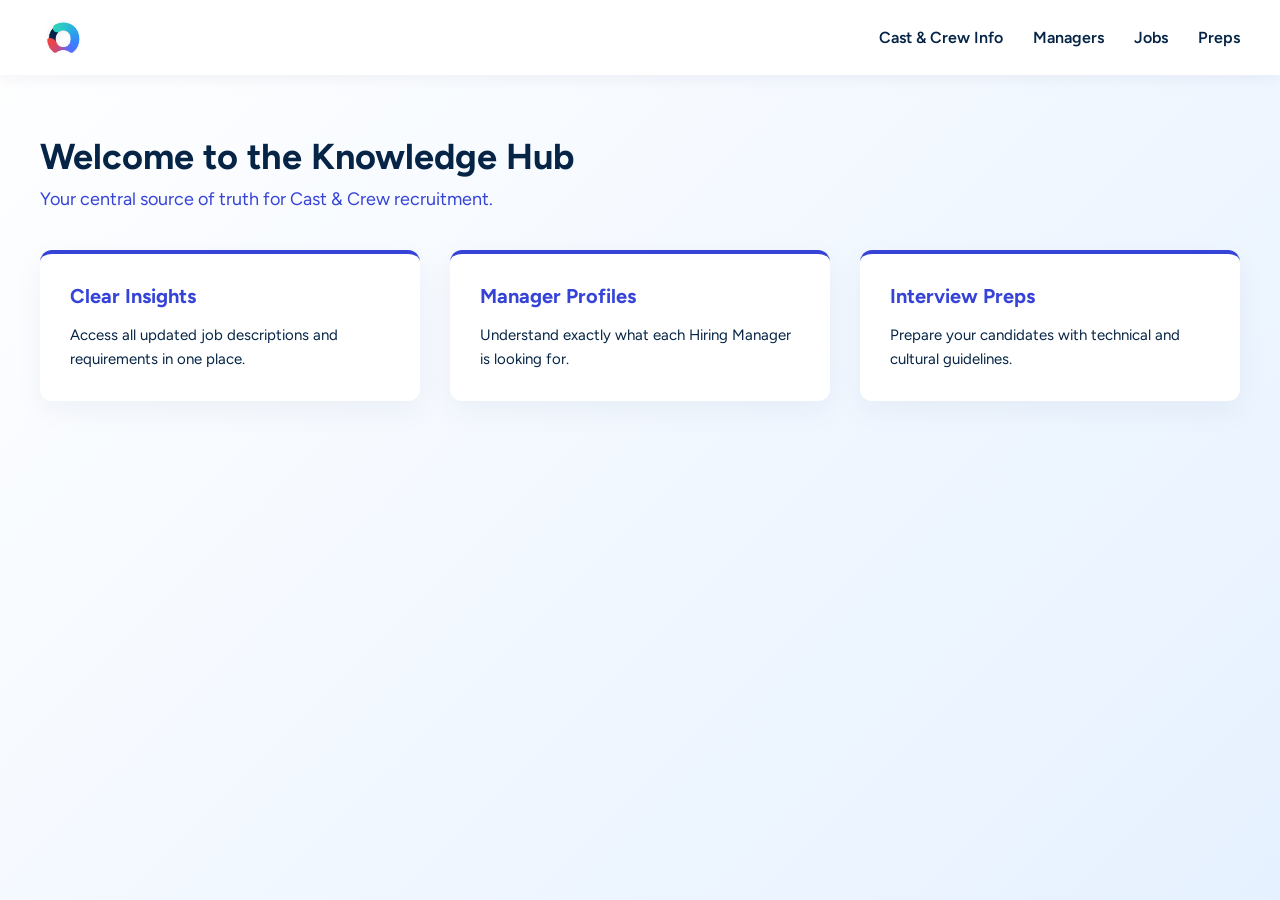
==== index.html @ 4d72db93 "Add files via upload" ====
<!DOCTYPE html>
<html lang="en">
<head>
    <meta charset="UTF-8">
    <meta name="viewport" content="width=device-width, initial-scale=1.0">
    <title>Knowledge Hub | Remoti</title>
    <link href="https://fonts.googleapis.com/css2?family=Figtree:wght@400;600;700&display=swap" rel="stylesheet">
    <link rel="stylesheet" href="styles.css">
</head>
<body>
    <header class="navbar">
        <div class="logo-container">
            <a href="index.html">
                <img src="imagenes/logo.jpg" alt="Remoti Logo" class="logo-img">
            </a>
        </div>
        
        <nav class="nav-links">
            <div class="dropdown">
                <a href="info.html" class="dropbtn">Cast & Crew Info</a>
                <div class="dropdown-content">
                    <a href="info.html#overview">Company Overview</a>
                    <a href="info.html#services">Core Services</a>
                </div>
            </div>
            <div class="dropdown">
                <a href="managers.html" class="dropbtn">Managers</a>
            </div>
            <div class="dropdown">
                <a href="jobs.html" class="dropbtn">Jobs</a>
            </div>
            <div class="dropdown">
                <a href="preps.html" class="dropbtn">Preps</a>
            </div>
        </nav>
    </header>

    <main class="main-content">
        <section class="welcome-section">
            <h2 class="section-title">Welcome to the Knowledge Hub</h2>
            <p class="section-subtitle">Your central source of truth for Cast & Crew recruitment.</p>
            
            <div class="card-container">
                <div class="card">
                    <h3>Clear Insights</h3>
                    <p>Access all updated job descriptions and requirements in one place.</p>
                </div>
                <div class="card">
                    <h3>Manager Profiles</h3>
                    <p>Understand exactly what each Hiring Manager is looking for.</p>
                </div>
                <div class="card">
                    <h3>Interview Preps</h3>
                    <p>Prepare your candidates with technical and cultural guidelines.</p>
                </div>
            </div>
        </section>
    </main>
</body>
</html>
---- styles.css ----
/* VARIABLES DE COLOR */
:root {
    --petrol-blue: #052446;
    --tech-blue: #3543D7;
    --baby-blue: #E6F1FF;
    --white: #ffffff;
}

body {
    font-family: 'Figtree', sans-serif;
    color: var(--petrol-blue);
    background: linear-gradient(135deg, var(--white) 0%, var(--baby-blue) 100%);
    margin: 0;
    padding: 0;
    min-height: 100vh;
}

h1, h2, h3, h4, p, ul {
    margin: 0;
}

/* NAVEGACIÓN */
.navbar {
    background-color: var(--white);
    display: flex;
    justify-content: space-between;
    align-items: center;
    padding: 15px 40px;
    box-shadow: 0 4px 15px rgba(5, 36, 70, 0.05);
    position: sticky;
    top: 0;
    z-index: 1000;
}

.logo-img {
    height: 45px;
    width: auto;
    display: block;
}

.nav-links {
    display: flex;
    gap: 30px;
}

.dropdown {
    position: relative;
    display: inline-block;
}

.dropbtn {
    color: var(--petrol-blue);
    text-decoration: none;
    font-weight: 600;
    font-size: 16px;
    padding: 10px 0;
    display: block;
    transition: color 0.3s ease;
}

.dropbtn:hover {
    color: var(--tech-blue);
}

.dropdown-content {
    display: none;
    position: absolute;
    background-color: var(--white);
    min-width: 200px;
    box-shadow: 0 8px 24px rgba(5, 36, 70, 0.1);
    border-radius: 8px;
    overflow: hidden;
    top: 100%;
    left: 0;
}

.dropdown-content a {
    color: var(--petrol-blue);
    padding: 12px 20px;
    text-decoration: none;
    display: block;
    font-size: 15px;
    transition: background-color 0.3s ease, color 0.3s ease;
}

.dropdown-content a:hover {
    background-color: var(--baby-blue);
    color: var(--tech-blue);
}

.dropdown:hover .dropdown-content {
    display: block;
}

.main-content {
    padding: 60px 40px;
    max-width: 1200px;
    margin: 0 auto;
}

.section-title {
    font-size: 36px;
    font-weight: 700;
    margin-bottom: 10px;
}

.section-subtitle {
    font-size: 18px;
    color: var(--tech-blue);
    margin-bottom: 40px;
}

/* SECCIONES Y TARJETAS */
.text-section {
    background-color: var(--white);
    padding: 40px;
    border-radius: 12px;
    box-shadow: 0 10px 30px rgba(5, 36, 70, 0.03);
    margin-bottom: 40px;
}

.text-section h3 {
    font-size: 24px;
    color: var(--tech-blue);
    margin-bottom: 20px;
}

.text-section p {
    font-size: 17px;
    line-height: 1.7;
    margin-bottom: 15px;
    color: var(--petrol-blue);
}

.card-container {
    display: flex;
    flex-wrap: wrap;
    gap: 30px;
    margin-bottom: 40px;
}

.card-container.two-columns {
    display: grid;
    grid-template-columns: 1fr 1fr;
    gap: 30px;
}

.card {
    background-color: var(--white);
    padding: 30px;
    border-radius: 12px;
    box-shadow: 0 10px 30px rgba(5, 36, 70, 0.05);
    flex: 1;
    min-width: 300px;
    border-top: 4px solid var(--tech-blue);
    transition: transform 0.3s ease;
}

.card h3 {
    font-size: 20px;
    margin-bottom: 15px;
    color: var(--tech-blue);
}

.card p, .card ul li {
    font-size: 15px;
    line-height: 1.6;
    color: var(--petrol-blue);
}

.card ul {
    padding-left: 20px;
    margin-bottom: 15px;
}

/* PILARES */
.pillars-section h3 {
    font-size: 24px;
    color: var(--petrol-blue);
    margin-bottom: 25px;
}

.pillar {
    border-top: none;
    border-left: 4px solid var(--tech-blue);
}

.pillar-number {
    display: block;
    font-size: 14px;
    font-weight: 700;
    color: var(--tech-blue);
    margin-bottom: 10px;
}

/* BOTÓN DE LINKEDIN */
.linkedin-btn {
    display: inline-block;
    background-color: var(--tech-blue);
    color: var(--white);
    padding: 10px 20px;
    border-radius: 6px;
    text-decoration: none;
    font-weight: 600;
    font-size: 14px;
    margin-top: 15px;
    transition: background-color 0.3s ease;
}

.linkedin-btn:hover {
    background-color: var(--petrol-blue);
}

/* PERFILES EJECUTIVOS */
.exec-profile {
    display: flex;
    gap: 25px;
    align-items: flex-start;
    margin-top: 20px;
}

.exec-photo {
    width: 120px;
    height: 120px;
    border-radius: 50%;
    object-fit: cover;
    border: 3px solid var(--baby-blue);
}

/* ACORDEÓN PARA MANAGERS Y DETALLES */
details {
    background-color: var(--white);
    border-radius: 8px;
    margin-bottom: 15px;
    box-shadow: 0 4px 15px rgba(5, 36, 70, 0.05);
    overflow: hidden;
}

summary {
    font-size: 18px;
    font-weight: 700;
    color: var(--petrol-blue);
    padding: 20px;
    cursor: pointer;
    background-color: var(--white);
    border-left: 4px solid var(--tech-blue);
    transition: background-color 0.2s ease;
}

summary:hover {
    background-color: var(--baby-blue);
}

.manager-details {
    padding: 20px;
    border-top: 1px solid var(--baby-blue);
}

.manager-details h4 {
    color: var(--tech-blue);
    margin-top: 25px;
    margin-bottom: 10px;
    font-size: 18px;
    display: flex;
    align-items: center;
}

.manager-details p, .manager-details ul li {
    font-size: 15px;
    line-height: 1.6;
    margin-bottom: 10px;
}

/* TARJETAS DE JOBS Y RECUADRO ESPECIAL */
.job-card {
    background-color: var(--white);
    padding: 30px;
    border-radius: 12px;
    box-shadow: 0 10px 30px rgba(5, 36, 70, 0.05);
    margin-bottom: 30px;
    border-top: 4px solid var(--tech-blue);
}

.job-card h3 {
    font-size: 24px;
    color: var(--tech-blue);
    margin-bottom: 5px;
}

.highlight-box {
    background-color: var(--baby-blue);
    border-left: 4px solid var(--tech-blue);
    padding: 20px;
    margin: 20px 0;
    border-radius: 6px;
}

.highlight-box p {
    margin-bottom: 8px;
    font-size: 16px;
    color: var(--petrol-blue);
}

.highlight-box strong {
    font-weight: 700;
}

.recruiter-note {
    background-color: #FFF4E5;
    border-left: 4px solid #FF9800;
    padding: 15px;
    margin-top: 20px;
    border-radius: 4px;
}

/* ETIQUETAS DE COLOR (TAGS) PARA PREPS */
.tag {
    display: inline-block;
    padding: 4px 10px;
    border-radius: 4px;
    font-size: 13px;
    font-weight: 700;
    margin-right: 12px;
    text-transform: uppercase;
    letter-spacing: 0.5px;
}

.tag-blue { 
    background-color: #E6F1FF; 
    color: #3543D7; 
    border: 1px solid #3543D7; 
}

.tag-orange { 
    background-color: #FFF4E5; 
    color: #FF9800; 
    border: 1px solid #FF9800; 
}

.tag-green { 
    background-color: #E8F5E9; 
    color: #2E7D32; 
    border: 1px solid #2E7D32; 
}
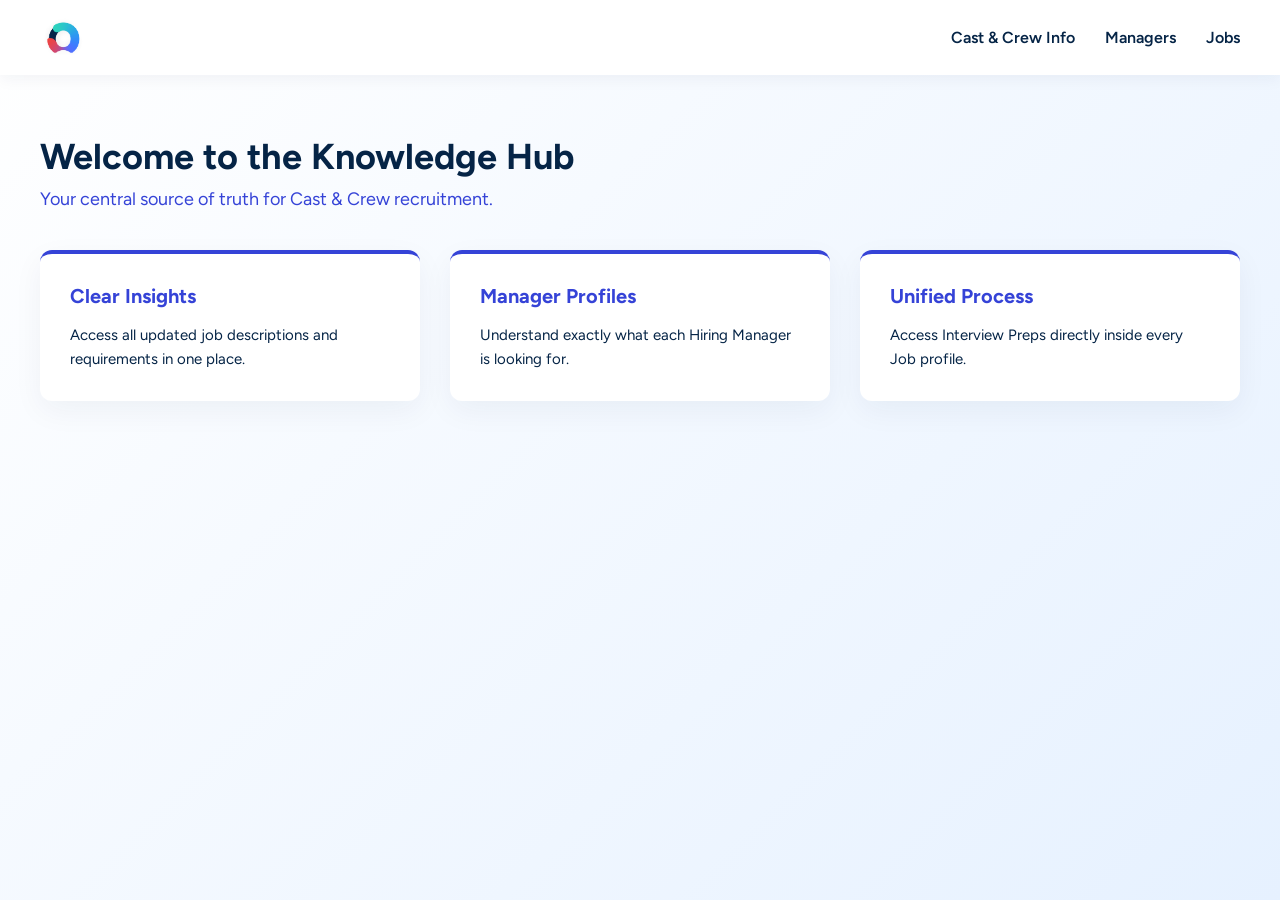
==== commit 1581b09e: "Update index.html to modify navigation and content" ====
--- a/index.html
+++ b/index.html
@@ -4,6 +4,7 @@
     <meta charset="UTF-8">
     <meta name="viewport" content="width=device-width, initial-scale=1.0">
     <title>Knowledge Hub | Remoti</title>
+    <link rel="icon" type="image/jpeg" href="imagenes/logo.jpg">
     <link href="https://fonts.googleapis.com/css2?family=Figtree:wght@400;600;700&display=swap" rel="stylesheet">
     <link rel="stylesheet" href="styles.css">
 </head>
@@ -20,7 +21,8 @@
                 <a href="info.html" class="dropbtn">Cast & Crew Info</a>
                 <div class="dropdown-content">
                     <a href="info.html#overview">Company Overview</a>
-                    <a href="info.html#services">Core Services</a>
+                    <a href="info.html#ecosystem">Core Services & Ecosystem</a>
+                    <a href="info.html#executives">Executive Leadership</a>
                 </div>
             </div>
             <div class="dropdown">
@@ -28,9 +30,6 @@
             </div>
             <div class="dropdown">
                 <a href="jobs.html" class="dropbtn">Jobs</a>
-            </div>
-            <div class="dropdown">
-                <a href="preps.html" class="dropbtn">Preps</a>
             </div>
         </nav>
     </header>
@@ -50,11 +49,11 @@
                     <p>Understand exactly what each Hiring Manager is looking for.</p>
                 </div>
                 <div class="card">
-                    <h3>Interview Preps</h3>
-                    <p>Prepare your candidates with technical and cultural guidelines.</p>
+                    <h3>Unified Process</h3>
+                    <p>Access Interview Preps directly inside every Job profile.</p>
                 </div>
             </div>
         </section>
     </main>
 </body>
-</html>+</html>
--- a/styles.css
+++ b/styles.css
@@ -4,6 +4,7 @@
     --tech-blue: #3543D7;
     --baby-blue: #E6F1FF;
     --white: #ffffff;
+    --gray-bg: #F4F7FB;
 }
 
 body {
@@ -15,9 +16,7 @@
     min-height: 100vh;
 }
 
-h1, h2, h3, h4, p, ul {
-    margin: 0;
-}
+h1, h2, h3, h4, p, ul { margin: 0; }
 
 /* NAVEGACIÓN */
 .navbar {
@@ -32,21 +31,9 @@
     z-index: 1000;
 }
 
-.logo-img {
-    height: 45px;
-    width: auto;
-    display: block;
-}
-
-.nav-links {
-    display: flex;
-    gap: 30px;
-}
-
-.dropdown {
-    position: relative;
-    display: inline-block;
-}
+.logo-img { height: 45px; width: auto; display: block; }
+.nav-links { display: flex; gap: 30px; }
+.dropdown { position: relative; display: inline-block; }
 
 .dropbtn {
     color: var(--petrol-blue);
@@ -58,9 +45,7 @@
     transition: color 0.3s ease;
 }
 
-.dropbtn:hover {
-    color: var(--tech-blue);
-}
+.dropbtn:hover { color: var(--tech-blue); }
 
 .dropdown-content {
     display: none;
@@ -88,9 +73,7 @@
     color: var(--tech-blue);
 }
 
-.dropdown:hover .dropdown-content {
-    display: block;
-}
+.dropdown:hover .dropdown-content { display: block; }
 
 .main-content {
     padding: 60px 40px;
@@ -98,52 +81,26 @@
     margin: 0 auto;
 }
 
-.section-title {
-    font-size: 36px;
-    font-weight: 700;
-    margin-bottom: 10px;
-}
-
-.section-subtitle {
-    font-size: 18px;
-    color: var(--tech-blue);
-    margin-bottom: 40px;
-}
-
-/* SECCIONES Y TARJETAS */
+.section-title { font-size: 36px; font-weight: 700; margin-bottom: 10px; }
+.section-subtitle { font-size: 18px; color: var(--tech-blue); margin-bottom: 40px; }
+
+/* SECCIONES Y TARJETAS GENERALES */
 .text-section {
     background-color: var(--white);
     padding: 40px;
     border-radius: 12px;
     box-shadow: 0 10px 30px rgba(5, 36, 70, 0.03);
     margin-bottom: 40px;
-}
-
-.text-section h3 {
-    font-size: 24px;
-    color: var(--tech-blue);
-    margin-bottom: 20px;
-}
-
-.text-section p {
-    font-size: 17px;
-    line-height: 1.7;
-    margin-bottom: 15px;
-    color: var(--petrol-blue);
-}
-
-.card-container {
-    display: flex;
-    flex-wrap: wrap;
-    gap: 30px;
-    margin-bottom: 40px;
-}
-
-.card-container.two-columns {
-    display: grid;
-    grid-template-columns: 1fr 1fr;
-    gap: 30px;
-}
+    border-top: 4px solid var(--tech-blue);
+}
+
+.text-section h3 { font-size: 24px; color: var(--tech-blue); margin-bottom: 20px; }
+.text-section p { font-size: 17px; line-height: 1.7; margin-bottom: 15px; color: var(--petrol-blue); }
+
+.card-container { display: flex; flex-wrap: wrap; gap: 30px; margin-bottom: 40px; }
+.card-container.two-columns { display: grid; grid-template-columns: 1fr 1fr; gap: 30px; }
+.card-container.three-columns { display: grid; grid-template-columns: repeat(auto-fit, minmax(300px, 1fr)); gap: 30px; align-items: flex-start; }
+.card-container.exec-grid { display: grid; grid-template-columns: repeat(auto-fit, minmax(280px, 1fr)); gap: 30px; }
 
 .card {
     background-color: var(--white);
@@ -156,189 +113,173 @@
     transition: transform 0.3s ease;
 }
 
-.card h3 {
-    font-size: 20px;
-    margin-bottom: 15px;
-    color: var(--tech-blue);
-}
-
-.card p, .card ul li {
-    font-size: 15px;
-    line-height: 1.6;
-    color: var(--petrol-blue);
-}
-
-.card ul {
-    padding-left: 20px;
-    margin-bottom: 15px;
-}
-
-/* PILARES */
-.pillars-section h3 {
-    font-size: 24px;
-    color: var(--petrol-blue);
-    margin-bottom: 25px;
-}
-
-.pillar {
-    border-top: none;
-    border-left: 4px solid var(--tech-blue);
-}
-
-.pillar-number {
-    display: block;
-    font-size: 14px;
-    font-weight: 700;
-    color: var(--tech-blue);
-    margin-bottom: 10px;
-}
-
-/* BOTÓN DE LINKEDIN */
-.linkedin-btn {
-    display: inline-block;
-    background-color: var(--tech-blue);
-    color: var(--white);
-    padding: 10px 20px;
-    border-radius: 6px;
-    text-decoration: none;
-    font-weight: 600;
-    font-size: 14px;
-    margin-top: 15px;
-    transition: background-color 0.3s ease;
-}
-
-.linkedin-btn:hover {
-    background-color: var(--petrol-blue);
-}
-
-/* PERFILES EJECUTIVOS */
-.exec-profile {
-    display: flex;
-    gap: 25px;
-    align-items: flex-start;
-    margin-top: 20px;
-}
-
-.exec-photo {
-    width: 120px;
-    height: 120px;
-    border-radius: 50%;
-    object-fit: cover;
-    border: 3px solid var(--baby-blue);
-}
-
-/* ACORDEÓN PARA MANAGERS Y DETALLES */
-details {
-    background-color: var(--white);
-    border-radius: 8px;
-    margin-bottom: 15px;
-    box-shadow: 0 4px 15px rgba(5, 36, 70, 0.05);
-    overflow: hidden;
-}
-
-summary {
-    font-size: 18px;
-    font-weight: 700;
-    color: var(--petrol-blue);
-    padding: 20px;
-    cursor: pointer;
-    background-color: var(--white);
-    border-left: 4px solid var(--tech-blue);
-    transition: background-color 0.2s ease;
-}
-
-summary:hover {
-    background-color: var(--baby-blue);
-}
-
-.manager-details {
-    padding: 20px;
-    border-top: 1px solid var(--baby-blue);
-}
-
-.manager-details h4 {
-    color: var(--tech-blue);
-    margin-top: 25px;
-    margin-bottom: 10px;
-    font-size: 18px;
-    display: flex;
-    align-items: center;
-}
-
-.manager-details p, .manager-details ul li {
-    font-size: 15px;
-    line-height: 1.6;
-    margin-bottom: 10px;
-}
-
-/* TARJETAS DE JOBS Y RECUADRO ESPECIAL */
-.job-card {
-    background-color: var(--white);
-    padding: 30px;
-    border-radius: 12px;
-    box-shadow: 0 10px 30px rgba(5, 36, 70, 0.05);
-    margin-bottom: 30px;
-    border-top: 4px solid var(--tech-blue);
-}
-
-.job-card h3 {
-    font-size: 24px;
-    color: var(--tech-blue);
-    margin-bottom: 5px;
-}
-
-.highlight-box {
-    background-color: var(--baby-blue);
-    border-left: 4px solid var(--tech-blue);
-    padding: 20px;
-    margin: 20px 0;
-    border-radius: 6px;
-}
-
-.highlight-box p {
-    margin-bottom: 8px;
-    font-size: 16px;
-    color: var(--petrol-blue);
-}
-
-.highlight-box strong {
-    font-weight: 700;
-}
-
-.recruiter-note {
-    background-color: #FFF4E5;
-    border-left: 4px solid #FF9800;
-    padding: 15px;
-    margin-top: 20px;
-    border-radius: 4px;
-}
-
-/* ETIQUETAS DE COLOR (TAGS) PARA PREPS */
-.tag {
-    display: inline-block;
-    padding: 4px 10px;
-    border-radius: 4px;
-    font-size: 13px;
-    font-weight: 700;
-    margin-right: 12px;
-    text-transform: uppercase;
-    letter-spacing: 0.5px;
-}
-
-.tag-blue { 
-    background-color: #E6F1FF; 
-    color: #3543D7; 
-    border: 1px solid #3543D7; 
-}
-
-.tag-orange { 
-    background-color: #FFF4E5; 
-    color: #FF9800; 
-    border: 1px solid #FF9800; 
-}
-
-.tag-green { 
-    background-color: #E8F5E9; 
-    color: #2E7D32; 
-    border: 1px solid #2E7D32; 
-}+.card h3 { font-size: 20px; margin-bottom: 15px; color: var(--tech-blue); }
+.card p, .card ul li { font-size: 15px; line-height: 1.6; color: var(--petrol-blue); }
+.card ul { padding-left: 20px; margin-bottom: 15px; }
+
+/* ELEMENTOS DE CAST & CREW INFO */
+.product-card { display: flex; flex-direction: column; min-height: 380px; }
+.compact-card { background-color: var(--white); padding: 20px; border-radius: 12px; box-shadow: 0 10px 30px rgba(5, 36, 70, 0.05); border-top: 4px solid var(--tech-blue); }
+.compact-card h4 { color: var(--petrol-blue); margin-bottom: 8px; font-size: 16px; }
+.compact-card p { font-size: 14px; opacity: 0.8; }
+
+.beyond-grid { display: flex; flex-wrap: wrap; justify-content: center; gap: 20px; }
+.beyond-grid .compact-card { width: calc(50% - 15px); box-sizing: border-box; }
+
+.combined-card { display: flex; flex-direction: row; align-items: stretch; padding: 0; margin-top: 40px; }
+.combined-col { flex: 1; padding: 40px; display: flex; flex-direction: column; align-items: center; text-align: center; }
+.combined-col h3 { color: var(--petrol-blue); margin-bottom: 25px; }
+.combined-divider { width: 2px; background-color: var(--baby-blue); margin: 20px 0; }
+
+.exec-card-link { text-decoration: none; color: inherit; display: flex; flex-direction: column; align-items: center; text-align: center; cursor: pointer; transition: transform 0.3s ease, box-shadow 0.3s ease; }
+.exec-card-link:hover { transform: translateY(-5px); box-shadow: 0 15px 35px rgba(5, 36, 70, 0.1); }
+.exec-card-photo { width: 140px; height: 140px; border-radius: 50%; object-fit: cover; border: 4px solid var(--baby-blue); margin-bottom: 15px; }
+.exec-title { color: var(--tech-blue); font-weight: 600; margin-bottom: 15px; font-size: 15px; }
+
+.flow-diagram { display: flex; flex-direction: column; align-items: center; gap: 30px; margin: 40px 0; padding: 20px; background-color: #F8FBFF; border-radius: 12px; }
+.main-flow { display: flex; align-items: center; justify-content: center; flex-wrap: wrap; gap: 15px; width: 100%; }
+.supporting-flow { display: flex; justify-content: center; gap: 20px; flex-wrap: wrap; width: 100%; }
+.flow-step { background: var(--white); border: 2px solid var(--tech-blue); padding: 15px; border-radius: 8px; text-align: center; font-weight: 700; color: var(--petrol-blue); box-shadow: 0 4px 10px rgba(5,36,70,0.05); flex: 1 1 auto; min-width: 140px; }
+.flow-step small { display: block; font-weight: 400; font-size: 13px; margin-top: 5px; color: var(--tech-blue); }
+.flow-step.supporting { border-color: #A0B3C6; border-style: dashed; }
+.flow-arrow { color: var(--tech-blue); font-size: 20px; font-weight: bold; }
+
+/* RECUADROS DESTACADOS Y ETIQUETAS */
+.highlight-box { background-color: var(--baby-blue); border-left: 4px solid var(--tech-blue); padding: 20px; margin: 15px 0; border-radius: 6px; }
+.highlight-box p { margin-bottom: 8px; font-size: 15px; color: var(--petrol-blue); }
+.highlight-box strong { font-weight: 700; }
+
+.danger-box { background-color: #FFF4E5; border-left: 4px solid #FF9800; padding: 15px; margin: 15px 0; border-radius: 6px; }
+.danger-box p, .danger-box li { color: var(--petrol-blue); font-size: 14px; }
+.danger-box h4 { color: #FF9800; margin-bottom: 10px; font-size: 15px; }
+
+.internal-note { background-color: #F0F0F0; border-left: 4px solid #888; padding: 15px; border-radius: 6px; margin: 15px 0; font-size: 14px; font-style: italic; color: #444; }
+.internal-note h4 { color: #555; margin-bottom: 8px; font-size: 14px; text-transform: uppercase; letter-spacing: 0.5px; }
+
+.tags-container { display: flex; flex-wrap: wrap; gap: 8px; margin: 15px 0; justify-content: center; }
+.tag { display: inline-block; background-color: var(--baby-blue); color: var(--tech-blue); padding: 6px 12px; border-radius: 4px; font-size: 12px; font-weight: 700; text-transform: uppercase; letter-spacing: 0.5px; border: none; }
+.tag-gray { background-color: #F0F0F0; color: #555; }
+.tag-large { padding: 8px 16px; font-size: 14px; border-radius: 6px; }
+
+/* BÚSQUEDA Y FILTROS */
+.controls-section { background-color: var(--white); padding: 30px; border-radius: 12px; box-shadow: 0 10px 30px rgba(5, 36, 70, 0.03); margin-bottom: 40px; }
+.search-bar { width: 100%; padding: 15px 20px; font-size: 16px; font-family: 'Figtree', sans-serif; border: 2px solid var(--baby-blue); border-radius: 8px; box-sizing: border-box; color: var(--petrol-blue); outline: none; transition: border-color 0.3s ease; margin-bottom: 20px; }
+.search-bar:focus { border-color: var(--tech-blue); }
+.filters-container { display: flex; flex-wrap: wrap; gap: 10px; }
+.filter-btn { background-color: var(--white); color: var(--petrol-blue); border: 1px solid var(--baby-blue); padding: 8px 16px; border-radius: 50px; font-size: 14px; font-weight: 600; cursor: pointer; transition: all 0.2s ease; font-family: 'Figtree', sans-serif; }
+.filter-btn:hover { border-color: var(--tech-blue); color: var(--tech-blue); }
+.filter-btn.active { background-color: var(--tech-blue); color: var(--white); border-color: var(--tech-blue); }
+
+/* -------------------------------------- */
+/* MANAGER CARDS (Aquí estaba el error)   */
+/* -------------------------------------- */
+.manager-card { background-color: var(--white); border-radius: 12px; padding: 30px 20px; box-shadow: 0 10px 30px rgba(5, 36, 70, 0.05); display: flex; flex-direction: column; border-top: 4px solid var(--tech-blue); transition: transform 0.3s ease, box-shadow 0.3s ease; }
+.manager-card:hover { transform: translateY(-5px); box-shadow: 0 15px 35px rgba(5, 36, 70, 0.1); }
+.manager-header { margin-bottom: 15px; }
+.manager-name { font-size: 22px; color: var(--petrol-blue); font-weight: 700; margin-bottom: 5px; }
+.manager-title { font-size: 15px; color: var(--tech-blue); font-weight: 600; margin-bottom: 5px; }
+.manager-roles { font-size: 13px; color: #666; font-style: italic; }
+.view-insights-btn { margin-top: auto; background-color: transparent; color: var(--tech-blue); border: 1px solid var(--tech-blue); padding: 10px; border-radius: 6px; font-weight: 600; font-size: 14px; cursor: pointer; transition: all 0.3s ease; width: 100%; font-family: 'Figtree', sans-serif; }
+.view-insights-btn:hover { background-color: var(--tech-blue); color: var(--white); }
+#no-results { text-align: center; padding: 40px; font-size: 18px; color: #888; width: 100%; }
+
+/* -------------------------------------- */
+/* JOB DIRECTORY Y ACORDEONES             */
+/* -------------------------------------- */
+.hidden { display: none !important; }
+
+details { background-color: var(--white); border-radius: 8px; margin-bottom: 15px; box-shadow: 0 4px 15px rgba(5, 36, 70, 0.05); overflow: hidden; }
+summary { font-size: 18px; font-weight: 700; color: var(--petrol-blue); padding: 20px; cursor: pointer; background-color: var(--white); border-left: 4px solid var(--tech-blue); transition: background-color 0.2s ease; list-style: none; }
+summary::-webkit-details-marker { display: none; }
+summary:hover { background-color: var(--baby-blue); }
+.product-card details { box-shadow: none; margin-bottom: 0; border-top: 1px solid var(--baby-blue); border-radius: 0; margin-top: auto; }
+.product-card summary { border-left: none; padding: 15px 0 0 0; font-size: 15px; color: var(--tech-blue); }
+.product-card summary:hover { background-color: transparent; text-decoration: underline; }
+.product-details { padding-top: 15px; }
+
+.job-card { background-color: var(--white); border-radius: 12px; padding: 30px 20px; box-shadow: 0 10px 30px rgba(5, 36, 70, 0.05); display: flex; flex-direction: column; border-top: 4px solid var(--tech-blue); transition: transform 0.3s ease, box-shadow 0.3s ease; }
+.job-card:hover { transform: translateY(-5px); box-shadow: 0 15px 35px rgba(5, 36, 70, 0.1); }
+.job-card h3 { font-size: 22px; color: var(--petrol-blue); margin-bottom: 5px; }
+.job-meta { font-size: 14px; color: #666; margin-bottom: 15px; }
+.job-card p { font-size: 14px; line-height: 1.6; margin-bottom: 15px; flex-grow: 1; }
+
+.primary-btn { background-color: var(--tech-blue); color: var(--white); border: none; padding: 12px 20px; border-radius: 6px; font-weight: 700; font-size: 15px; cursor: pointer; transition: all 0.3s ease; width: 100%; font-family: 'Figtree', sans-serif; }
+.primary-btn:hover { background-color: var(--petrol-blue); }
+
+.linkedin-btn { display: inline-flex; align-items: center; background-color: #0077b5; color: var(--white); padding: 8px 16px; border-radius: 6px; text-decoration: none; font-weight: 600; font-size: 13px; transition: background-color 0.3s ease; }
+.linkedin-btn:hover { background-color: #005582; }
+
+/* JOB DETAIL VIEW */
+.back-btn { background-color: transparent; border: none; color: var(--tech-blue); font-weight: 700; font-size: 16px; cursor: pointer; padding: 0; margin-bottom: 25px; display: inline-flex; align-items: center; gap: 8px; font-family: 'Figtree', sans-serif; }
+.back-btn:hover { text-decoration: underline; }
+
+.job-header { background-color: var(--white); padding: 40px; border-radius: 12px; box-shadow: 0 10px 30px rgba(5, 36, 70, 0.03); border-top: 4px solid var(--tech-blue); margin-bottom: 30px; }
+.job-header h2 { font-size: 32px; color: var(--petrol-blue); margin-bottom: 10px; }
+.job-header-meta { display: flex; flex-wrap: wrap; gap: 20px; font-size: 15px; color: #555; }
+.job-header-meta span strong { color: var(--petrol-blue); }
+
+.detail-section { background-color: var(--white); padding: 40px; border-radius: 12px; box-shadow: 0 10px 30px rgba(5, 36, 70, 0.03); margin-bottom: 30px; }
+.detail-section h3 { font-size: 20px; color: var(--petrol-blue); margin-bottom: 15px; border-bottom: 2px solid var(--baby-blue); padding-bottom: 8px; }
+.detail-section p, .detail-section ul li { font-size: 16px; line-height: 1.6; color: var(--petrol-blue); margin-bottom: 10px; }
+.detail-section ul { padding-left: 20px; }
+
+/* TIMELINE DE ENTREVISTAS */
+.timeline-container { display: flex; flex-wrap: nowrap; overflow-x: auto; gap: 15px; padding: 10px 0 20px 0; align-items: stretch; }
+.timeline-step { background-color: var(--gray-bg); border: 2px solid var(--baby-blue); border-radius: 10px; padding: 20px; min-width: 260px; flex: 0 0 260px; display: flex; flex-direction: column; }
+.step-number { font-size: 12px; font-weight: 700; color: var(--tech-blue); text-transform: uppercase; letter-spacing: 1px; margin-bottom: 5px; }
+.step-name { font-size: 18px; font-weight: 700; color: var(--petrol-blue); margin-bottom: 8px; }
+.step-meta { font-size: 13px; color: #555; margin-bottom: 5px; }
+.step-meta strong { color: var(--petrol-blue); }
+.prep-btn { margin-top: auto; padding-top: 15px; background: transparent; border: none; color: var(--tech-blue); font-weight: 700; font-size: 14px; cursor: pointer; text-align: left; font-family: 'Figtree', sans-serif; }
+.prep-btn:hover { text-decoration: underline; }
+.prep-btn.disabled { color: #888; cursor: not-allowed; text-decoration: none; }
+.timeline-arrow { display: flex; align-items: center; color: var(--baby-blue); font-size: 24px; font-weight: bold; }
+
+/* MODALES */
+.modal-window { position: fixed; background-color: rgba(5, 36, 70, 0.85); top: 0; right: 0; bottom: 0; left: 0; z-index: 9999; visibility: hidden; opacity: 0; pointer-events: none; transition: all 0.3s ease; display: flex; align-items: center; justify-content: center; padding: 20px; }
+.modal-window.active { visibility: visible; opacity: 1; pointer-events: auto; }
+.modal-window:target { visibility: visible; opacity: 1; pointer-events: auto; } /* Esto arregla los perfiles de Info */
+
+.modal-content { background: var(--white); width: 100%; max-width: 900px; border-radius: 12px; position: relative; max-height: 90vh; overflow-y: auto; box-shadow: 0 20px 50px rgba(0,0,0,0.3); display: flex; flex-direction: column; }
+.modal-close { position: absolute; top: 20px; right: 25px; font-size: 30px; text-decoration: none; color: var(--petrol-blue); font-weight: bold; z-index: 10; cursor: pointer; border: none; background: transparent; }
+.modal-close:hover { color: var(--tech-blue); }
+
+.modal-header-area { padding: 30px 40px; border-bottom: 1px solid var(--baby-blue); background-color: var(--gray-bg); }
+.modal-header-area h2 { font-size: 28px; color: var(--petrol-blue); margin-bottom: 5px; }
+.modal-header-area p { font-size: 15px; color: #555; margin-bottom: 5px; }
+.modal-header-area .modal-title { font-size: 16px; color: var(--tech-blue); font-weight: 600; margin-bottom: 10px; }
+
+.modal-body { padding: 30px 40px; }
+.modal-body-split { display: flex; gap: 40px; padding: 30px 40px; }
+.modal-column { flex: 1; }
+.modal-body h4, .modal-column h4 { font-size: 18px; color: var(--petrol-blue); margin-top: 25px; margin-bottom: 10px; border-bottom: 2px solid var(--baby-blue); padding-bottom: 5px; display: inline-block; }
+.modal-body h4:first-child, .modal-column h4:first-child { margin-top: 0; }
+.modal-body p, .modal-body ul li, .modal-column p, .modal-column ul li { font-size: 15px; line-height: 1.6; color: var(--petrol-blue); margin-bottom: 10px; }
+.modal-body ul, .modal-column ul { padding-left: 20px; }
+
+.modal-left { flex: 0 0 200px; text-align: center; }
+.modal-left img { width: 200px; height: 200px; border-radius: 50%; object-fit: cover; border: 5px solid var(--baby-blue); margin-bottom: 15px; }
+.modal-right { flex: 1; }
+.modal-right h3 { font-size: 28px; color: var(--petrol-blue); margin-bottom: 5px; }
+.modal-right h4 { margin-top: 25px; margin-bottom: 10px; color: var(--petrol-blue); font-size: 18px; border-bottom: 2px solid var(--baby-blue); padding-bottom: 5px; display: inline-block; }
+
+.modal-footer { padding: 20px 40px; border-top: 1px solid var(--baby-blue); background-color: var(--gray-bg); display: flex; justify-content: flex-end; }
+.copy-btn { background-color: var(--tech-blue); color: var(--white); border: none; padding: 12px 24px; border-radius: 6px; font-weight: 700; font-size: 15px; cursor: pointer; transition: background-color 0.3s ease; }
+.copy-btn:hover { background-color: var(--petrol-blue); }
+
+#toast { visibility: hidden; min-width: 250px; background-color: #2E7D32; color: white; text-align: center; border-radius: 8px; padding: 16px; position: fixed; z-index: 10000; left: 50%; bottom: 30px; font-size: 16px; font-weight: bold; transform: translateX(-50%); box-shadow: 0px 4px 10px rgba(0,0,0,0.2); opacity: 0; transition: opacity 0.3s, visibility 0.3s; }
+#toast.show { visibility: visible; opacity: 1; }
+
+@media (max-width: 768px) {
+    .card-container.two-columns { grid-template-columns: 1fr; }
+    .combined-card { flex-direction: column; }
+    .combined-divider { width: 100%; height: 2px; margin: 0; }
+    .beyond-grid .compact-card { width: 100%; }
+    .main-flow { flex-direction: column; }
+    .flow-arrow { transform: rotate(90deg); }
+    .timeline-container { flex-direction: column; overflow-x: visible; }
+    .timeline-step { min-width: 100%; flex: 1; }
+    .timeline-arrow { transform: rotate(90deg); justify-content: center; margin: 10px 0; }
+    .modal-header-area, .modal-body, .modal-footer, .modal-body-split { padding: 20px; flex-direction: column; gap: 0;}
+    .modal-left { flex: none; }
+}
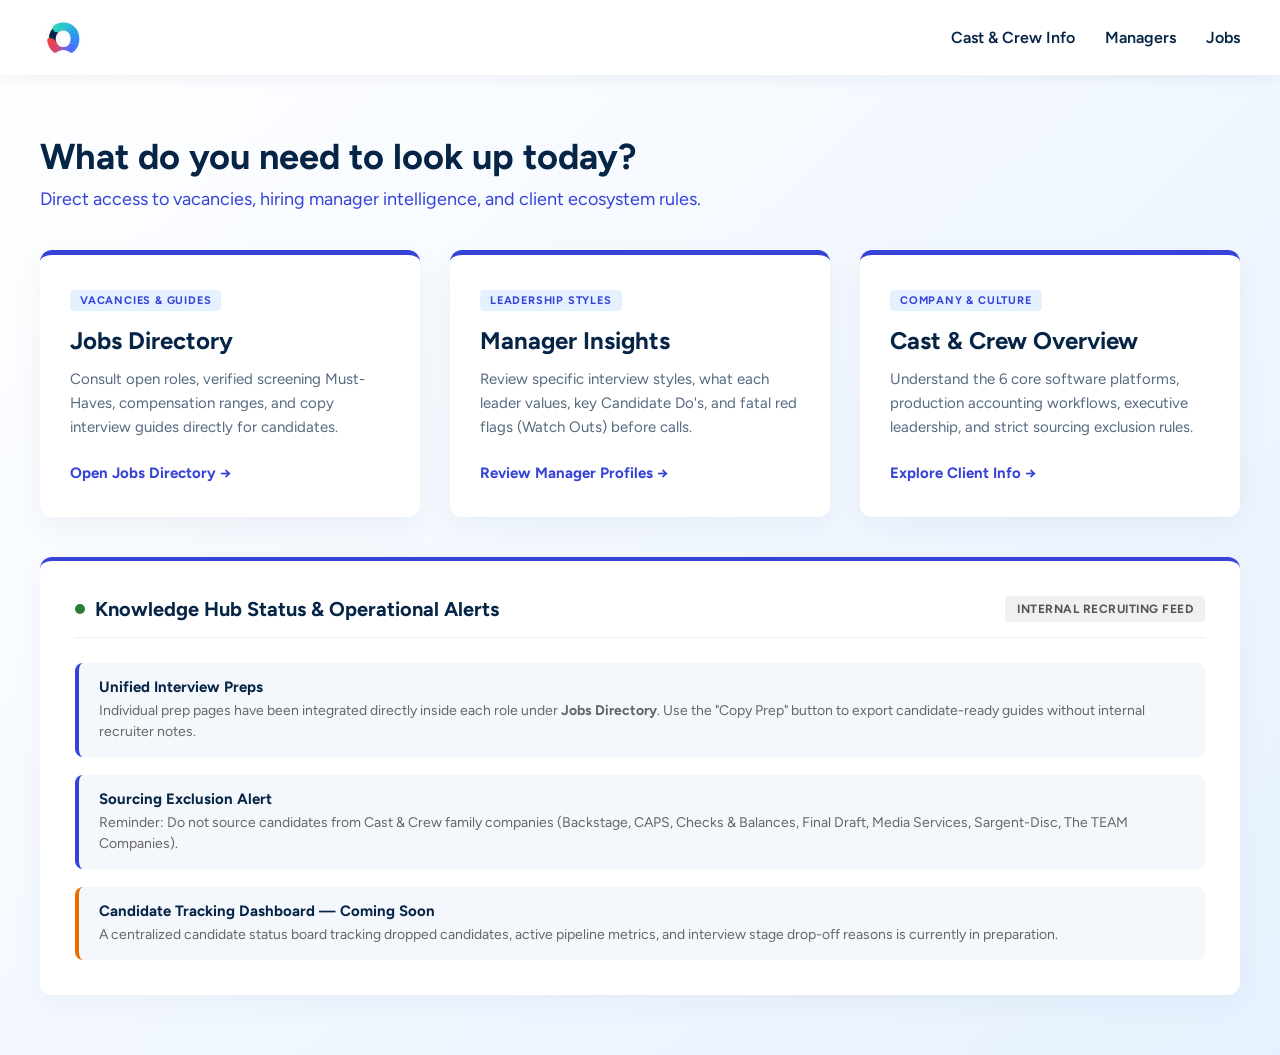
==== commit 612225e1: "Revise welcome section and add action cards Updated the welcome section and added action cards for j" ====
--- a/index.html
+++ b/index.html
@@ -35,22 +35,81 @@
     </header>
 
     <main class="main-content">
-        <section class="welcome-section">
-            <h2 class="section-title">Welcome to the Knowledge Hub</h2>
-            <p class="section-subtitle">Your central source of truth for Cast & Crew recruitment.</p>
+        <!-- HEADER DE ACCIÓN RÁPIDA -->
+        <h2 class="section-title">What do you need to look up today?</h2>
+        <p class="section-subtitle">Direct access to vacancies, hiring manager intelligence, and client ecosystem rules.</p>
+        
+        <!-- TARJETAS DE NAVEGACIÓN RÁPIDA -->
+        <div class="action-grid">
             
-            <div class="card-container">
-                <div class="card">
-                    <h3>Clear Insights</h3>
-                    <p>Access all updated job descriptions and requirements in one place.</p>
+            <!-- Acción 1: Jobs & Preps -->
+            <a href="jobs.html" class="action-card">
+                <div>
+                    <div class="action-card-header">
+                        <span class="action-card-tag">Vacancies & Guides</span>
+                    </div>
+                    <h3>Jobs Directory</h3>
+                    <p>Consult open roles, verified screening Must-Haves, compensation ranges, and copy interview guides directly for candidates.</p>
                 </div>
-                <div class="card">
-                    <h3>Manager Profiles</h3>
-                    <p>Understand exactly what each Hiring Manager is looking for.</p>
+                <span class="action-card-link">Open Jobs Directory &rarr;</span>
+            </a>
+
+            <!-- Acción 2: Hiring Managers -->
+            <a href="managers.html" class="action-card">
+                <div>
+                    <div class="action-card-header">
+                        <span class="action-card-tag">Leadership Styles</span>
+                    </div>
+                    <h3>Manager Insights</h3>
+                    <p>Review specific interview styles, what each leader values, key Candidate Do's, and fatal red flags (Watch Outs) before calls.</p>
                 </div>
-                <div class="card">
-                    <h3>Unified Process</h3>
-                    <p>Access Interview Preps directly inside every Job profile.</p>
+                <span class="action-card-link">Review Manager Profiles &rarr;</span>
+            </a>
+
+            <!-- Acción 3: Cast & Crew Info -->
+            <a href="info.html" class="action-card">
+                <div>
+                    <div class="action-card-header">
+                        <span class="action-card-tag">Company & Culture</span>
+                    </div>
+                    <h3>Cast & Crew Overview</h3>
+                    <p>Understand the 6 core software platforms, production accounting workflows, executive leadership, and strict sourcing exclusion rules.</p>
+                </div>
+                <span class="action-card-link">Explore Client Info &rarr;</span>
+            </a>
+
+        </div>
+
+        <!-- TABLERO DE AVISOS Y ESTADO DEL HUB -->
+        <section class="status-board">
+            <div class="status-board-header">
+                <h3>
+                    <span class="live-indicator"></span>
+                    Knowledge Hub Status & Operational Alerts
+                </h3>
+                <span class="tag tag-gray">Internal Recruiting Feed</span>
+            </div>
+
+            <div class="status-list">
+                <div class="status-item">
+                    <div class="status-item-content">
+                        <h4>Unified Interview Preps</h4>
+                        <p>Individual prep pages have been integrated directly inside each role under <strong>Jobs Directory</strong>. Use the "Copy Prep" button to export candidate-ready guides without internal recruiter notes.</p>
+                    </div>
+                </div>
+
+                <div class="status-item">
+                    <div class="status-item-content">
+                        <h4>Sourcing Exclusion Alert</h4>
+                        <p>Reminder: Do not source candidates from Cast & Crew family companies (Backstage, CAPS, Checks & Balances, Final Draft, Media Services, Sargent-Disc, The TEAM Companies).</p>
+                    </div>
+                </div>
+
+                <div class="status-item pending">
+                    <div class="status-item-content">
+                        <h4>Candidate Tracking Dashboard — Coming Soon</h4>
+                        <p>A centralized candidate status board tracking dropped candidates, active pipeline metrics, and interview stage drop-off reasons is currently in preparation.</p>
+                    </div>
                 </div>
             </div>
         </section>
--- a/styles.css
+++ b/styles.css
@@ -5,6 +5,8 @@
     --baby-blue: #E6F1FF;
     --white: #ffffff;
     --gray-bg: #F4F7FB;
+    --success-green: #2E7D32;
+    --warning-orange: #ED6C02;
 }
 
 body {
@@ -18,7 +20,7 @@
 
 h1, h2, h3, h4, p, ul { margin: 0; }
 
-/* NAVEGACIÓN */
+/* NAVEGACIÓN PRINCIPAL */
 .navbar {
     background-color: var(--white);
     display: flex;
@@ -51,7 +53,7 @@
     display: none;
     position: absolute;
     background-color: var(--white);
-    min-width: 200px;
+    min-width: 220px;
     box-shadow: 0 8px 24px rgba(5, 36, 70, 0.1);
     border-radius: 8px;
     overflow: hidden;
@@ -84,7 +86,145 @@
 .section-title { font-size: 36px; font-weight: 700; margin-bottom: 10px; }
 .section-subtitle { font-size: 18px; color: var(--tech-blue); margin-bottom: 40px; }
 
-/* SECCIONES Y TARJETAS GENERALES */
+/* -------------------------------------- */
+/* NUEVO HOME: DASHBOARD & ACTION CARDS   */
+/* -------------------------------------- */
+.action-grid {
+    display: grid;
+    grid-template-columns: repeat(auto-fit, minmax(320px, 1fr));
+    gap: 30px;
+    margin-bottom: 40px;
+}
+
+.action-card {
+    background-color: var(--white);
+    border-radius: 12px;
+    padding: 35px 30px;
+    box-shadow: 0 10px 30px rgba(5, 36, 70, 0.05);
+    border-top: 5px solid var(--tech-blue);
+    display: flex;
+    flex-direction: column;
+    justify-content: space-between;
+    text-decoration: none;
+    color: inherit;
+    transition: transform 0.3s ease, box-shadow 0.3s ease;
+}
+
+.action-card:hover {
+    transform: translateY(-6px);
+    box-shadow: 0 18px 40px rgba(5, 36, 70, 0.12);
+}
+
+.action-card-header {
+    display: flex;
+    align-items: center;
+    justify-content: space-between;
+    margin-bottom: 15px;
+}
+
+.action-card-tag {
+    font-size: 11px;
+    font-weight: 700;
+    letter-spacing: 0.8px;
+    text-transform: uppercase;
+    background-color: var(--baby-blue);
+    color: var(--tech-blue);
+    padding: 4px 10px;
+    border-radius: 4px;
+}
+
+.action-card h3 {
+    font-size: 24px;
+    color: var(--petrol-blue);
+    margin-bottom: 12px;
+}
+
+.action-card p {
+    font-size: 15px;
+    line-height: 1.6;
+    color: #556980;
+    margin-bottom: 25px;
+}
+
+.action-card-link {
+    font-size: 15px;
+    font-weight: 700;
+    color: var(--tech-blue);
+    display: inline-flex;
+    align-items: center;
+    gap: 8px;
+}
+
+/* WIDGET DE AVISOS Y ESTADO */
+.status-board {
+    background-color: var(--white);
+    border-radius: 12px;
+    padding: 35px;
+    box-shadow: 0 10px 30px rgba(5, 36, 70, 0.04);
+    border-top: 4px solid var(--tech-blue);
+    margin-top: 20px;
+}
+
+.status-board-header {
+    display: flex;
+    justify-content: space-between;
+    align-items: center;
+    margin-bottom: 25px;
+    padding-bottom: 15px;
+    border-bottom: 1px solid var(--baby-blue);
+}
+
+.status-board-header h3 {
+    font-size: 20px;
+    color: var(--petrol-blue);
+    display: flex;
+    align-items: center;
+    gap: 10px;
+}
+
+.live-indicator {
+    display: inline-block;
+    width: 10px;
+    height: 10px;
+    background-color: var(--success-green);
+    border-radius: 50%;
+}
+
+.status-list {
+    display: flex;
+    flex-direction: column;
+    gap: 18px;
+}
+
+.status-item {
+    display: flex;
+    align-items: flex-start;
+    gap: 16px;
+    padding: 15px 20px;
+    background-color: var(--gray-bg);
+    border-radius: 8px;
+    border-left: 4px solid var(--tech-blue);
+}
+
+.status-item.pending {
+    border-left-color: var(--warning-orange);
+}
+
+.status-item-content h4 {
+    font-size: 15px;
+    color: var(--petrol-blue);
+    margin-bottom: 4px;
+}
+
+.status-item-content p {
+    font-size: 14px;
+    color: #666;
+    line-height: 1.5;
+}
+
+/* -------------------------------------- */
+/* SECCIONES Y TARJETAS GENERALES         */
+/* -------------------------------------- */
 .text-section {
     background-color: var(--white);
     padding: 40px;
@@ -117,7 +257,7 @@
 .card p, .card ul li { font-size: 15px; line-height: 1.6; color: var(--petrol-blue); }
 .card ul { padding-left: 20px; margin-bottom: 15px; }
 
-/* ELEMENTOS DE CAST & CREW INFO */
+/* ELEMENTOS INFO */
 .product-card { display: flex; flex-direction: column; min-height: 380px; }
 .compact-card { background-color: var(--white); padding: 20px; border-radius: 12px; box-shadow: 0 10px 30px rgba(5, 36, 70, 0.05); border-top: 4px solid var(--tech-blue); }
 .compact-card h4 { color: var(--petrol-blue); margin-bottom: 8px; font-size: 16px; }
@@ -144,7 +284,7 @@
 .flow-step.supporting { border-color: #A0B3C6; border-style: dashed; }
 .flow-arrow { color: var(--tech-blue); font-size: 20px; font-weight: bold; }
 
-/* RECUADROS DESTACADOS Y ETIQUETAS */
+/* RECUADROS DESTACADOS */
 .highlight-box { background-color: var(--baby-blue); border-left: 4px solid var(--tech-blue); padding: 20px; margin: 15px 0; border-radius: 6px; }
 .highlight-box p { margin-bottom: 8px; font-size: 15px; color: var(--petrol-blue); }
 .highlight-box strong { font-weight: 700; }
@@ -170,9 +310,7 @@
 .filter-btn:hover { border-color: var(--tech-blue); color: var(--tech-blue); }
 .filter-btn.active { background-color: var(--tech-blue); color: var(--white); border-color: var(--tech-blue); }
 
-/* -------------------------------------- */
-/* MANAGER CARDS (Aquí estaba el error)   */
-/* -------------------------------------- */
+/* MANAGERS */
 .manager-card { background-color: var(--white); border-radius: 12px; padding: 30px 20px; box-shadow: 0 10px 30px rgba(5, 36, 70, 0.05); display: flex; flex-direction: column; border-top: 4px solid var(--tech-blue); transition: transform 0.3s ease, box-shadow 0.3s ease; }
 .manager-card:hover { transform: translateY(-5px); box-shadow: 0 15px 35px rgba(5, 36, 70, 0.1); }
 .manager-header { margin-bottom: 15px; }
@@ -183,9 +321,7 @@
 .view-insights-btn:hover { background-color: var(--tech-blue); color: var(--white); }
 #no-results { text-align: center; padding: 40px; font-size: 18px; color: #888; width: 100%; }
 
-/* -------------------------------------- */
-/* JOB DIRECTORY Y ACORDEONES             */
-/* -------------------------------------- */
+/* JOBS */
 .hidden { display: none !important; }
 
 details { background-color: var(--white); border-radius: 8px; margin-bottom: 15px; box-shadow: 0 4px 15px rgba(5, 36, 70, 0.05); overflow: hidden; }
@@ -209,7 +345,6 @@
 .linkedin-btn { display: inline-flex; align-items: center; background-color: #0077b5; color: var(--white); padding: 8px 16px; border-radius: 6px; text-decoration: none; font-weight: 600; font-size: 13px; transition: background-color 0.3s ease; }
 .linkedin-btn:hover { background-color: #005582; }
 
-/* JOB DETAIL VIEW */
 .back-btn { background-color: transparent; border: none; color: var(--tech-blue); font-weight: 700; font-size: 16px; cursor: pointer; padding: 0; margin-bottom: 25px; display: inline-flex; align-items: center; gap: 8px; font-family: 'Figtree', sans-serif; }
 .back-btn:hover { text-decoration: underline; }
 
@@ -223,7 +358,7 @@
 .detail-section p, .detail-section ul li { font-size: 16px; line-height: 1.6; color: var(--petrol-blue); margin-bottom: 10px; }
 .detail-section ul { padding-left: 20px; }
 
-/* TIMELINE DE ENTREVISTAS */
+/* TIMELINE */
 .timeline-container { display: flex; flex-wrap: nowrap; overflow-x: auto; gap: 15px; padding: 10px 0 20px 0; align-items: stretch; }
 .timeline-step { background-color: var(--gray-bg); border: 2px solid var(--baby-blue); border-radius: 10px; padding: 20px; min-width: 260px; flex: 0 0 260px; display: flex; flex-direction: column; }
 .step-number { font-size: 12px; font-weight: 700; color: var(--tech-blue); text-transform: uppercase; letter-spacing: 1px; margin-bottom: 5px; }
@@ -238,7 +373,7 @@
 /* MODALES */
 .modal-window { position: fixed; background-color: rgba(5, 36, 70, 0.85); top: 0; right: 0; bottom: 0; left: 0; z-index: 9999; visibility: hidden; opacity: 0; pointer-events: none; transition: all 0.3s ease; display: flex; align-items: center; justify-content: center; padding: 20px; }
 .modal-window.active { visibility: visible; opacity: 1; pointer-events: auto; }
-.modal-window:target { visibility: visible; opacity: 1; pointer-events: auto; } /* Esto arregla los perfiles de Info */
+.modal-window:target { visibility: visible; opacity: 1; pointer-events: auto; }
 
 .modal-content { background: var(--white); width: 100%; max-width: 900px; border-radius: 12px; position: relative; max-height: 90vh; overflow-y: auto; box-shadow: 0 20px 50px rgba(0,0,0,0.3); display: flex; flex-direction: column; }
 .modal-close { position: absolute; top: 20px; right: 25px; font-size: 30px; text-decoration: none; color: var(--petrol-blue); font-weight: bold; z-index: 10; cursor: pointer; border: none; background: transparent; }
@@ -271,6 +406,7 @@
 #toast.show { visibility: visible; opacity: 1; }
 
 @media (max-width: 768px) {
+    .action-grid { grid-template-columns: 1fr; }
     .card-container.two-columns { grid-template-columns: 1fr; }
     .combined-card { flex-direction: column; }
     .combined-divider { width: 100%; height: 2px; margin: 0; }
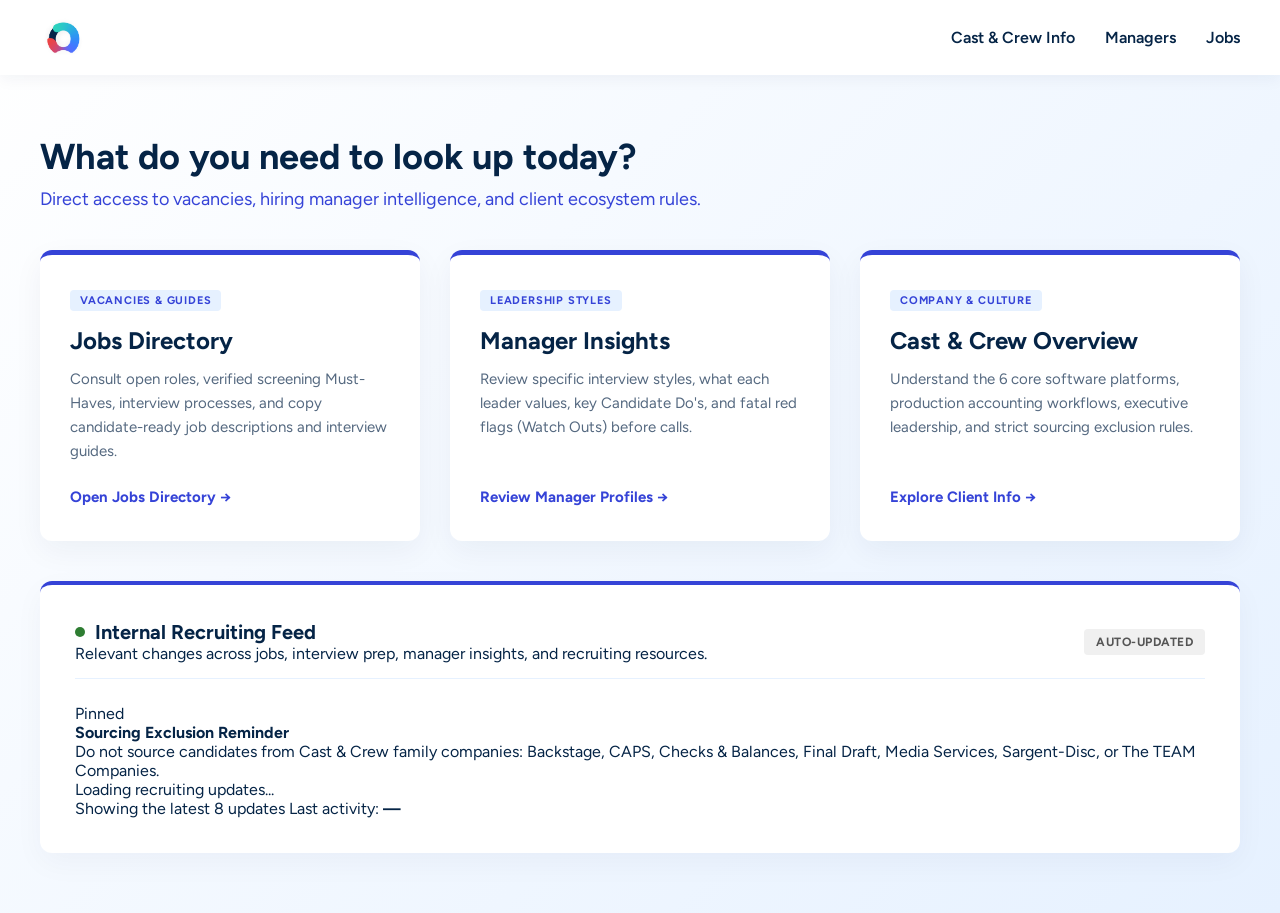
==== commit 69a1cbe6: "Add dynamic internal recruiting feed to home" ====
--- a/index.html
+++ b/index.html
@@ -49,7 +49,7 @@
                         <span class="action-card-tag">Vacancies & Guides</span>
                     </div>
                     <h3>Jobs Directory</h3>
-                    <p>Consult open roles, verified screening Must-Haves, compensation ranges, and copy interview guides directly for candidates.</p>
+                    <p>Consult open roles, verified screening Must-Haves, interview processes, and copy candidate-ready job descriptions and interview guides.</p>
                 </div>
                 <span class="action-card-link">Open Jobs Directory &rarr;</span>
             </a>
@@ -80,39 +80,37 @@
 
         </div>
 
-        <!-- TABLERO DE AVISOS Y ESTADO DEL HUB -->
-        <section class="status-board">
+        <!-- INTERNAL RECRUITING FEED -->
+        <section class="status-board recruiting-feed-board">
             <div class="status-board-header">
-                <h3>
-                    <span class="live-indicator"></span>
-                    Knowledge Hub Status & Operational Alerts
-                </h3>
-                <span class="tag tag-gray">Internal Recruiting Feed</span>
+                <div>
+                    <h3>
+                        <span class="live-indicator"></span>
+                        Internal Recruiting Feed
+                    </h3>
+                    <p class="feed-header-subtitle">Relevant changes across jobs, interview prep, manager insights, and recruiting resources.</p>
+                </div>
+                <span class="tag tag-gray">Auto-updated</span>
             </div>
 
-            <div class="status-list">
-                <div class="status-item">
-                    <div class="status-item-content">
-                        <h4>Unified Interview Preps</h4>
-                        <p>Individual prep pages have been integrated directly inside each role under <strong>Jobs Directory</strong>. Use the "Copy Prep" button to export candidate-ready guides without internal recruiter notes.</p>
-                    </div>
+            <div class="feed-pinned-alert">
+                <span class="feed-pinned-label">Pinned</span>
+                <div>
+                    <h4>Sourcing Exclusion Reminder</h4>
+                    <p>Do not source candidates from Cast & Crew family companies: Backstage, CAPS, Checks & Balances, Final Draft, Media Services, Sargent-Disc, or The TEAM Companies.</p>
                 </div>
+            </div>
 
-                <div class="status-item">
-                    <div class="status-item-content">
-                        <h4>Sourcing Exclusion Alert</h4>
-                        <p>Reminder: Do not source candidates from Cast & Crew family companies (Backstage, CAPS, Checks & Balances, Final Draft, Media Services, Sargent-Disc, The TEAM Companies).</p>
-                    </div>
-                </div>
+            <div id="activityFeed" class="activity-feed" aria-live="polite">
+                <div class="feed-empty">Loading recruiting updates...</div>
+            </div>
 
-                <div class="status-item pending">
-                    <div class="status-item-content">
-                        <h4>Candidate Tracking Dashboard — Coming Soon</h4>
-                        <p>A centralized candidate status board tracking dropped candidates, active pipeline metrics, and interview stage drop-off reasons is currently in preparation.</p>
-                    </div>
-                </div>
+            <div class="feed-footer">
+                <span>Showing the latest 8 updates</span>
+                <span>Last activity: <strong id="activityFeedLastUpdated">—</strong></span>
             </div>
         </section>
     </main>
+    <script src="feed.js"></script>
 </body>
 </html>
--- a/styles.css
+++ b/styles.css
@@ -6,6 +6,7 @@
     --white: #ffffff;
     --gray-bg: #F4F7FB;
     --success-green: #2E7D32;
+    --success-bg: #E8F5E9;
     --warning-orange: #ED6C02;
 }
 
@@ -86,9 +87,7 @@
 .section-title { font-size: 36px; font-weight: 700; margin-bottom: 10px; }
 .section-subtitle { font-size: 18px; color: var(--tech-blue); margin-bottom: 40px; }
 
-/* -------------------------------------- */
-/* NUEVO HOME: DASHBOARD & ACTION CARDS   */
-/* -------------------------------------- */
+/* DASHBOARD & ACTION CARDS (HOME) */
 .action-grid {
     display: grid;
     grid-template-columns: repeat(auto-fit, minmax(320px, 1fr));
@@ -155,7 +154,7 @@
     gap: 8px;
 }
 
-/* WIDGET DE AVISOS Y ESTADO */
+/* WIDGET DE AVISOS */
 .status-board {
     background-color: var(--white);
     border-radius: 12px;
@@ -222,9 +221,7 @@
     line-height: 1.5;
 }
 
-/* -------------------------------------- */
-/* SECCIONES Y TARJETAS GENERALES         */
-/* -------------------------------------- */
+/* SECCIONES Y TARJETAS GENERALES */
 .text-section {
     background-color: var(--white);
     padding: 40px;
@@ -238,9 +235,28 @@
 .text-section p { font-size: 17px; line-height: 1.7; margin-bottom: 15px; color: var(--petrol-blue); }
 
 .card-container { display: flex; flex-wrap: wrap; gap: 30px; margin-bottom: 40px; }
-.card-container.two-columns { display: grid; grid-template-columns: 1fr 1fr; gap: 30px; }
+.card-container.two-columns {
+    display: grid;
+    grid-template-columns: repeat(auto-fit, minmax(320px, 1fr));
+    gap: 30px;
+    align-items: flex-start;
+}
 .card-container.three-columns { display: grid; grid-template-columns: repeat(auto-fit, minmax(300px, 1fr)); gap: 30px; align-items: flex-start; }
-.card-container.exec-grid { display: grid; grid-template-columns: repeat(auto-fit, minmax(280px, 1fr)); gap: 30px; }
+
+/* CUADRÍCULA DE EJECUTIVOS EN INFO.HTML */
+.card-container.exec-grid {
+    display: flex;
+    flex-wrap: wrap;
+    justify-content: center;
+    gap: 30px;
+}
+
+.card-container.exec-grid .exec-card-link {
+    flex: 0 1 calc(33.333% - 20px);
+    min-width: 290px;
+    max-width: 360px;
+    box-sizing: border-box;
+}
 
 .card {
     background-color: var(--white);
@@ -257,9 +273,20 @@
 .card p, .card ul li { font-size: 15px; line-height: 1.6; color: var(--petrol-blue); }
 .card ul { padding-left: 20px; margin-bottom: 15px; }
 
-/* ELEMENTOS INFO */
-.product-card { display: flex; flex-direction: column; min-height: 380px; }
-.compact-card { background-color: var(--white); padding: 20px; border-radius: 12px; box-shadow: 0 10px 30px rgba(5, 36, 70, 0.05); border-top: 4px solid var(--tech-blue); }
+/* PRODUCT CARDS */
+.product-card {
+    display: flex;
+    flex-direction: column;
+    min-height: 380px;
+}
+
+.compact-card {
+    background-color: var(--white);
+    padding: 20px;
+    border-radius: 12px;
+    box-shadow: 0 10px 30px rgba(5, 36, 70, 0.05);
+    border-top: 4px solid var(--tech-blue);
+}
 .compact-card h4 { color: var(--petrol-blue); margin-bottom: 8px; font-size: 16px; }
 .compact-card p { font-size: 14px; opacity: 0.8; }
 
@@ -271,18 +298,152 @@
 .combined-col h3 { color: var(--petrol-blue); margin-bottom: 25px; }
 .combined-divider { width: 2px; background-color: var(--baby-blue); margin: 20px 0; }
 
-.exec-card-link { text-decoration: none; color: inherit; display: flex; flex-direction: column; align-items: center; text-align: center; cursor: pointer; transition: transform 0.3s ease, box-shadow 0.3s ease; }
+.exec-card-link {
+    text-decoration: none;
+    color: inherit;
+    display: flex;
+    flex-direction: column;
+    align-items: center;
+    text-align: center;
+    cursor: pointer;
+    transition: transform 0.3s ease, box-shadow 0.3s ease;
+}
 .exec-card-link:hover { transform: translateY(-5px); box-shadow: 0 15px 35px rgba(5, 36, 70, 0.1); }
 .exec-card-photo { width: 140px; height: 140px; border-radius: 50%; object-fit: cover; border: 4px solid var(--baby-blue); margin-bottom: 15px; }
 .exec-title { color: var(--tech-blue); font-weight: 600; margin-bottom: 15px; font-size: 15px; }
 
-.flow-diagram { display: flex; flex-direction: column; align-items: center; gap: 30px; margin: 40px 0; padding: 20px; background-color: #F8FBFF; border-radius: 12px; }
-.main-flow { display: flex; align-items: center; justify-content: center; flex-wrap: wrap; gap: 15px; width: 100%; }
-.supporting-flow { display: flex; justify-content: center; gap: 20px; flex-wrap: wrap; width: 100%; }
-.flow-step { background: var(--white); border: 2px solid var(--tech-blue); padding: 15px; border-radius: 8px; text-align: center; font-weight: 700; color: var(--petrol-blue); box-shadow: 0 4px 10px rgba(5,36,70,0.05); flex: 1 1 auto; min-width: 140px; }
-.flow-step small { display: block; font-weight: 400; font-size: 13px; margin-top: 5px; color: var(--tech-blue); }
-.flow-step.supporting { border-color: #A0B3C6; border-style: dashed; }
-.flow-arrow { color: var(--tech-blue); font-size: 20px; font-weight: bold; }
+/* DIAGRAMA CIRCULAR: PRODUCTION LIFECYCLE */
+.lifecycle-wrapper {
+    background-color: #F8FBFF;
+    border-radius: 16px;
+    padding: 40px 20px;
+    margin: 40px 0;
+    box-shadow: 0 10px 30px rgba(5, 36, 70, 0.03);
+}
+
+.lifecycle-stage-container {
+    position: relative;
+    width: 100%;
+    max-width: 800px;
+    height: 760px;
+    margin: 0 auto;
+}
+
+.lifecycle-svg-ring {
+    position: absolute;
+    top: 0;
+    left: 0;
+    width: 100%;
+    height: 100%;
+    pointer-events: none;
+}
+
+/* NODO CENTRAL (MyCast&Crew) */
+.lifecycle-center-hub {
+    position: absolute;
+    top: 50%;
+    left: 50%;
+    transform: translate(-50%, -50%);
+    width: 250px;
+    height: 250px;
+    border-radius: 50%;
+    background-color: var(--white);
+    border: 3px solid var(--tech-blue);
+    box-shadow: 0 12px 35px rgba(53, 67, 215, 0.15);
+    display: flex;
+    flex-direction: column;
+    align-items: center;
+    justify-content: center;
+    text-align: center;
+    padding: 24px;
+    box-sizing: border-box;
+    z-index: 10;
+    transition: box-shadow 0.3s ease, border-color 0.3s ease;
+}
+
+.lifecycle-center-hub:hover {
+    box-shadow: 0 16px 45px rgba(53, 67, 215, 0.28);
+    border-color: #2430b0;
+}
+
+.lifecycle-center-hub .hub-badge {
+    background-color: var(--baby-blue);
+    color: var(--tech-blue);
+    font-size: 10px;
+    font-weight: 700;
+    text-transform: uppercase;
+    letter-spacing: 0.8px;
+    padding: 3px 8px;
+    border-radius: 4px;
+    margin-bottom: 8px;
+}
+
+.lifecycle-center-hub h4 {
+    font-size: 20px;
+    color: var(--petrol-blue);
+    margin-bottom: 6px;
+}
+
+.lifecycle-center-hub p {
+    font-size: 12px;
+    line-height: 1.4;
+    color: #556980;
+}
+
+/* NODOS ORBITALES */
+.lifecycle-node {
+    position: absolute;
+    width: 200px;
+    background-color: var(--white);
+    border-radius: 12px;
+    padding: 16px;
+    box-shadow: 0 8px 24px rgba(5, 36, 70, 0.08);
+    border-top: 4px solid var(--tech-blue);
+    text-align: center;
+    box-sizing: border-box;
+    z-index: 5;
+    transition: box-shadow 0.3s ease, border-top-color 0.3s ease;
+}
+
+.lifecycle-node:hover {
+    box-shadow: 0 14px 34px rgba(5, 36, 70, 0.18);
+    border-top-color: #2430b0;
+}
+
+.node-phase-tag {
+    display: inline-block;
+    font-size: 10px;
+    font-weight: 700;
+    color: var(--tech-blue);
+    text-transform: uppercase;
+    letter-spacing: 0.5px;
+    margin-bottom: 4px;
+}
+
+.lifecycle-node h5 {
+    font-size: 16px;
+    color: var(--petrol-blue);
+    margin-bottom: 4px;
+}
+
+.node-tools {
+    font-size: 13px;
+    font-weight: 700;
+    color: var(--tech-blue);
+    margin-bottom: 6px;
+}
+
+.node-desc {
+    font-size: 11px;
+    line-height: 1.4;
+    color: #666;
+}
+
+.node-pos-1 { top: 15px; left: 50%; transform: translateX(-50%); }
+.node-pos-2 { top: 210px; right: 20px; transform: none; }
+.node-pos-3 { bottom: 45px; right: 80px; transform: none; }
+.node-pos-4 { bottom: 45px; left: 80px; transform: none; }
+.node-pos-5 { top: 210px; left: 20px; transform: none; }
 
 /* RECUADROS DESTACADOS */
 .highlight-box { background-color: var(--baby-blue); border-left: 4px solid var(--tech-blue); padding: 20px; margin: 15px 0; border-radius: 6px; }
@@ -296,10 +457,13 @@
 .internal-note { background-color: #F0F0F0; border-left: 4px solid #888; padding: 15px; border-radius: 6px; margin: 15px 0; font-size: 14px; font-style: italic; color: #444; }
 .internal-note h4 { color: #555; margin-bottom: 8px; font-size: 14px; text-transform: uppercase; letter-spacing: 0.5px; }
 
-.tags-container { display: flex; flex-wrap: wrap; gap: 8px; margin: 15px 0; justify-content: center; }
+/* ETIQUETAS */
+.tags-container { display: flex; flex-wrap: wrap; gap: 8px; margin: 15px 0; }
+.tags-container.center { justify-content: center; }
 .tag { display: inline-block; background-color: var(--baby-blue); color: var(--tech-blue); padding: 6px 12px; border-radius: 4px; font-size: 12px; font-weight: 700; text-transform: uppercase; letter-spacing: 0.5px; border: none; }
 .tag-gray { background-color: #F0F0F0; color: #555; }
 .tag-large { padding: 8px 16px; font-size: 14px; border-radius: 6px; }
+.tag-recruiting { background-color: var(--success-bg); color: var(--success-green); border: 1px solid var(--success-green); }
 
 /* BÚSQUEDA Y FILTROS */
 .controls-section { background-color: var(--white); padding: 30px; border-radius: 12px; box-shadow: 0 10px 30px rgba(5, 36, 70, 0.03); margin-bottom: 40px; }
@@ -310,25 +474,108 @@
 .filter-btn:hover { border-color: var(--tech-blue); color: var(--tech-blue); }
 .filter-btn.active { background-color: var(--tech-blue); color: var(--white); border-color: var(--tech-blue); }
 
-/* MANAGERS */
-.manager-card { background-color: var(--white); border-radius: 12px; padding: 30px 20px; box-shadow: 0 10px 30px rgba(5, 36, 70, 0.05); display: flex; flex-direction: column; border-top: 4px solid var(--tech-blue); transition: transform 0.3s ease, box-shadow 0.3s ease; }
-.manager-card:hover { transform: translateY(-5px); box-shadow: 0 15px 35px rgba(5, 36, 70, 0.1); }
-.manager-header { margin-bottom: 15px; }
-.manager-name { font-size: 22px; color: var(--petrol-blue); font-weight: 700; margin-bottom: 5px; }
-.manager-title { font-size: 15px; color: var(--tech-blue); font-weight: 600; margin-bottom: 5px; }
-.manager-roles { font-size: 13px; color: #666; font-style: italic; }
-.view-insights-btn { margin-top: auto; background-color: transparent; color: var(--tech-blue); border: 1px solid var(--tech-blue); padding: 10px; border-radius: 6px; font-weight: 600; font-size: 14px; cursor: pointer; transition: all 0.3s ease; width: 100%; font-family: 'Figtree', sans-serif; }
-.view-insights-btn:hover { background-color: var(--tech-blue); color: var(--white); }
-#no-results { text-align: center; padding: 40px; font-size: 18px; color: #888; width: 100%; }
-
-/* JOBS */
+/* ---------------------------------------------------- */
+/* MANAGERS GRID: CUADRÍCULA UNIFORME Y DEL MISMO TAMAÑO */
+/* ---------------------------------------------------- */
+#managersGrid {
+    display: grid;
+    grid-template-columns: repeat(auto-fill, minmax(300px, 1fr));
+    gap: 25px;
+    width: 100%;
+    align-items: stretch;
+}
+
+.manager-card {
+    background-color: var(--white);
+    border-radius: 12px;
+    padding: 30px 24px;
+    box-shadow: 0 10px 30px rgba(5, 36, 70, 0.05);
+    display: flex;
+    flex-direction: column;
+    justify-content: space-between;
+    border-top: 4px solid var(--tech-blue);
+    min-height: 220px;
+    height: 100%;
+    box-sizing: border-box;
+    transition: transform 0.3s ease, box-shadow 0.3s ease;
+}
+
+.manager-card:hover {
+    transform: translateY(-5px);
+    box-shadow: 0 16px 36px rgba(5, 36, 70, 0.12);
+}
+
+.manager-header {
+    margin-bottom: 20px;
+}
+
+.manager-name {
+    font-size: 22px;
+    color: var(--petrol-blue);
+    font-weight: 700;
+    margin-bottom: 6px;
+}
+
+.manager-title {
+    font-size: 14px;
+    color: var(--tech-blue);
+    font-weight: 600;
+    margin-bottom: 8px;
+    line-height: 1.4;
+}
+
+.manager-roles {
+    font-size: 13px;
+    color: #666;
+    font-style: italic;
+    line-height: 1.4;
+}
+
+.view-insights-btn {
+    margin-top: auto;
+    background-color: transparent;
+    color: var(--tech-blue);
+    border: 1px solid var(--tech-blue);
+    padding: 12px;
+    border-radius: 6px;
+    font-weight: 700;
+    font-size: 14px;
+    cursor: pointer;
+    transition: all 0.3s ease;
+    width: 100%;
+    font-family: 'Figtree', sans-serif;
+    text-align: center;
+}
+
+.view-insights-btn:hover {
+    background-color: var(--tech-blue);
+    color: var(--white);
+}
+
+#no-results {
+    text-align: center;
+    padding: 40px;
+    font-size: 18px;
+    color: #888;
+    width: 100%;
+    grid-column: 1 / -1;
+}
+
+/* JOBS & ACORDEONES */
 .hidden { display: none !important; }
 
 details { background-color: var(--white); border-radius: 8px; margin-bottom: 15px; box-shadow: 0 4px 15px rgba(5, 36, 70, 0.05); overflow: hidden; }
 summary { font-size: 18px; font-weight: 700; color: var(--petrol-blue); padding: 20px; cursor: pointer; background-color: var(--white); border-left: 4px solid var(--tech-blue); transition: background-color 0.2s ease; list-style: none; }
 summary::-webkit-details-marker { display: none; }
 summary:hover { background-color: var(--baby-blue); }
-.product-card details { box-shadow: none; margin-bottom: 0; border-top: 1px solid var(--baby-blue); border-radius: 0; margin-top: auto; }
+
+.product-card details {
+    box-shadow: none;
+    margin-bottom: 0;
+    border-top: 1px solid var(--baby-blue);
+    border-radius: 0;
+    margin-top: auto;
+}
 .product-card summary { border-left: none; padding: 15px 0 0 0; font-size: 15px; color: var(--tech-blue); }
 .product-card summary:hover { background-color: transparent; text-decoration: underline; }
 .product-details { padding-top: 15px; }
@@ -345,6 +592,7 @@
 .linkedin-btn { display: inline-flex; align-items: center; background-color: #0077b5; color: var(--white); padding: 8px 16px; border-radius: 6px; text-decoration: none; font-weight: 600; font-size: 13px; transition: background-color 0.3s ease; }
 .linkedin-btn:hover { background-color: #005582; }
 
+/* JOB DETAIL VIEW */
 .back-btn { background-color: transparent; border: none; color: var(--tech-blue); font-weight: 700; font-size: 16px; cursor: pointer; padding: 0; margin-bottom: 25px; display: inline-flex; align-items: center; gap: 8px; font-family: 'Figtree', sans-serif; }
 .back-btn:hover { text-decoration: underline; }
 
@@ -405,14 +653,48 @@
 #toast { visibility: hidden; min-width: 250px; background-color: #2E7D32; color: white; text-align: center; border-radius: 8px; padding: 16px; position: fixed; z-index: 10000; left: 50%; bottom: 30px; font-size: 16px; font-weight: bold; transform: translateX(-50%); box-shadow: 0px 4px 10px rgba(0,0,0,0.2); opacity: 0; transition: opacity 0.3s, visibility 0.3s; }
 #toast.show { visibility: visible; opacity: 1; }
 
+/* RESPONSIVE: ADAPTACIÓN PARA CELULARES */
 @media (max-width: 768px) {
     .action-grid { grid-template-columns: 1fr; }
     .card-container.two-columns { grid-template-columns: 1fr; }
     .combined-card { flex-direction: column; }
     .combined-divider { width: 100%; height: 2px; margin: 0; }
     .beyond-grid .compact-card { width: 100%; }
-    .main-flow { flex-direction: column; }
-    .flow-arrow { transform: rotate(90deg); }
+    
+    .card-container.exec-grid .exec-card-link {
+        flex: 1 1 100%;
+        max-width: 100%;
+    }
+    
+    #managersGrid {
+        grid-template-columns: 1fr;
+    }
+    
+    .lifecycle-stage-container {
+        height: auto;
+        display: flex;
+        flex-direction: column;
+        align-items: center;
+        gap: 15px;
+    }
+    .lifecycle-svg-ring { display: none; }
+    .lifecycle-center-hub {
+        position: static;
+        transform: none !important;
+        width: 100%;
+        max-width: 320px;
+        height: auto;
+        border-radius: 12px;
+        margin-bottom: 20px;
+        order: -1;
+    }
+    .lifecycle-node {
+        position: static;
+        transform: none !important;
+        width: 100%;
+        max-width: 320px;
+    }
+    
     .timeline-container { flex-direction: column; overflow-x: visible; }
     .timeline-step { min-width: 100%; flex: 1; }
     .timeline-arrow { transform: rotate(90deg); justify-content: center; margin: 10px 0; }
